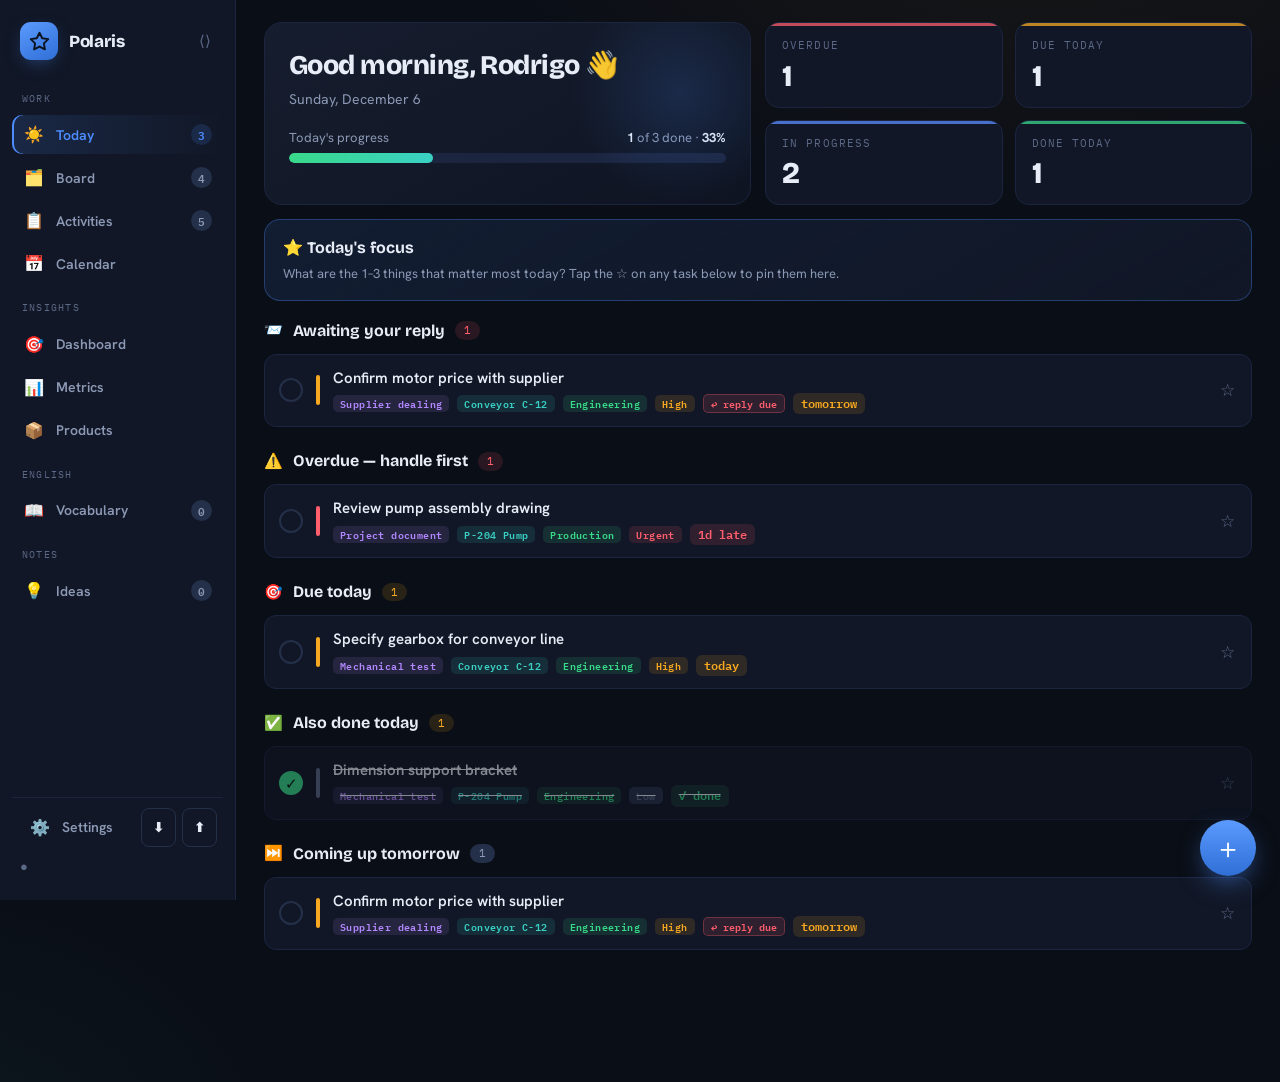
==== index.html @ 0f492133 "Update Polaris" ====
<!DOCTYPE html>
<html lang="pt-BR">
<meta charset="utf-8">
<meta name="viewport" content="width=device-width, initial-scale=1">
<title>Polaris</title>
<link rel="icon" type="image/svg+xml" href="favicon.svg">
<link rel="stylesheet" href="style.css">

<div class="layout">
  <aside class="sidebar" id="sidebar">
    <div class="side-brand">
      <div class="logo"><svg width="21" height="21" viewBox="0 0 24 24" fill="none" stroke="#0b1220" stroke-width="2.2" stroke-linecap="round" stroke-linejoin="round"><polygon points="12,2 15.09,8.26 22,9.27 17,14.14 18.18,21.02 12,17.77 5.82,21.02 7,14.14 2,9.27 8.91,8.26"/></svg></div>
      <div class="bt">Polaris</div>
      <button class="collapse-btn" id="collapseBtn" title="Collapse">⟨⟩</button>
    </div>
    <div class="nav-group-label">Work</div>
    <button class="nav-item on" data-tab="today"><span class="ic">☀️</span><span class="lbl">Today</span><span class="cnt" id="c-today">0</span></button>
    <button class="nav-item" data-tab="board"><span class="ic">🗂️</span><span class="lbl">Board</span><span class="cnt" id="c-board">0</span></button>
    <button class="nav-item" data-tab="table"><span class="ic">📋</span><span class="lbl">Activities</span><span class="cnt" id="c-table">0</span></button>
    <button class="nav-item" data-tab="calendar"><span class="ic">📅</span><span class="lbl">Calendar</span></button>
    <div class="nav-group-label">Insights</div>
    <button class="nav-item" data-tab="dashboard"><span class="ic">🎯</span><span class="lbl">Dashboard</span></button>
    <button class="nav-item" data-tab="metrics"><span class="ic">📊</span><span class="lbl">Metrics</span></button>
    <button class="nav-item" data-tab="products"><span class="ic">📦</span><span class="lbl">Products</span></button>
    <div class="nav-group-label">English</div>
    <button class="nav-item" data-tab="vocab"><span class="ic">📖</span><span class="lbl">Vocabulary</span><span class="cnt" id="c-vocab">0</span></button>
    <div class="nav-group-label">Notes</div>
    <button class="nav-item" data-tab="ideas"><span class="ic">💡</span><span class="lbl">Ideas</span><span class="cnt" id="c-ideas">0</span></button>
    <div class="side-foot">
      <button class="nav-item" data-tab="settings" style="flex:1"><span class="ic">⚙️</span><span class="lbl">Settings</span></button>
      <button class="btn icon ghost sm" id="exportBtn" title="Export backup">⬇︎</button>
      <button class="btn icon ghost sm" id="importBtn" title="Import backup">⬆︎</button>
      <input type="file" id="importFile" accept="application/json" class="hide">
      <span id="syncStatus" style="font-size:13px;color:var(--txt-faint);padding:4px 2px;cursor:default" title="Sync status">●</span>
    </div>
  </aside>
  <div class="drawer-scrim" id="drawerScrim"></div>

  <main class="main">
    <div class="mobile-top"><button class="hamb" id="hamb">☰</button><div class="pt" id="pageTitle">Today</div></div>
    <section id="view-today"></section>
    <section id="view-board" class="hide">
      <div class="sec-head"><div><h2>Board</h2><p>Drag to change status, click a card to open it.</p></div><button class="btn primary" id="boardNew">＋ New Task</button></div>
      <div class="toolbar"><div class="chips" id="boardFilters"></div></div>
      <div class="board" id="board"></div>
    </section>
    <section id="view-calendar" class="hide">
      <div class="sec-head"><div><h2>Calendar</h2><p>Macro view of deadlines. Click any day to adjust or mark a holiday.</p></div></div>
      <div class="cal-top"><button class="btn sm" id="calPrev">‹</button><div class="mlabel" id="calLabel"></div><button class="btn sm" id="calNext">›</button><button class="btn sm ghost" id="calToday">Today</button></div>
      <div class="cal-grid" id="calGrid"></div><div id="dayPanel"></div>
    </section>
    <section id="view-table" class="hide">
      <div class="sec-head"><div><h2>All Activities</h2><p>Your master database. Click any row to open it.</p></div></div>
      <div class="toolbar"><div class="chips" id="filters"></div><input class="search" id="search" placeholder="Search…"></div>
      <div class="tbl-wrap"><table id="tbl"></table></div>
    </section>
    <section id="view-dashboard" class="hide"></section>
    <section id="view-metrics" class="hide">
      <div class="sec-head"><div><h2>Metrics</h2><p>What you ship, what blocks you, and where your effort goes.</p></div></div>
      <div class="toolbar"><div class="chips" id="metricChips"></div></div>
      <div id="metricsBody"></div>
    </section>
    <section id="view-products" class="hide">
      <div class="sec-head"><div><h2>Products</h2><p>Everything grouped by product — with progress and hours.</p></div></div>
      <div class="prod-tools"><input id="projName" placeholder="New product / project name…"><button class="btn sm primary" id="projBlank">＋ Add product</button><button class="btn sm ghost" id="projCreate">＋ From template</button><span style="color:var(--txt-faint);font-size:12px">"From template" creates pre-set activities</span></div>
      <div class="prod-grid" id="prodGrid"></div>
    </section>
    <section id="view-vocab" class="hide">
      <div class="sec-head"><div><h2>Technical Vocabulary</h2><p>Engineering terms mined from your tasks, with Portuguese translations.</p></div>
        <div style="display:flex;gap:8px;flex-wrap:wrap"><button class="btn" id="flashBtn">🃏 Flashcards</button><button class="btn primary" id="mineBtn">⛏️ Mine from tasks</button></div></div>
      <div id="flashArea" class="hide"></div><div class="vocab-grid" id="vocabGrid"></div>
    </section>
    <section id="view-ideas" class="hide">
      <div class="sec-head"><div><h2>Backlog &amp; Ideas</h2><p>Future projects, rough drafts, anything you don't want to forget.</p></div></div>
      <div class="idea-grid" id="ideaGrid"></div>
    </section>
    <section id="view-settings" class="hide">
      <div class="sec-head"><div><h2>Settings</h2><p>Make it yours. These lists feed the dropdowns when you create a task.</p></div></div>
      <div id="settingsBody"></div>
    </section>
  </main>
</div>
<button class="fab" id="fab" title="New task">＋</button>
<div id="modalHost"></div>
<div class="toast" id="toast"></div>
<script src="app.js"></script>
---- style.css ----
@import url('https://fonts.googleapis.com/css2?family=Bricolage+Grotesque:opsz,wght@12..96,500;12..96,700;12..96,800&family=Hanken+Grotesk:wght@400;500;600;700&family=IBM+Plex+Mono:wght@400;500;600&display=swap');
:root{
  --ink:#0a0e16;--panel:#111726;--panel-2:#161d2e;--line:#243049;--line-soft:#1b2540;
  --txt:#e7ecf6;--txt-dim:#8c99b5;--txt-faint:#5b6886;
  --amber:#f6a821;--amber-soft:rgba(246,168,33,.13);--teal:#3ad0c4;--teal-soft:rgba(58,208,196,.12);
  --red:#ff5e6c;--red-soft:rgba(255,94,108,.13);--green:#39d98a;--green-soft:rgba(57,217,138,.12);
  --blue:#5b8cff;--blue-soft:rgba(91,140,255,.13);--violet:#b388ff;--violet-soft:rgba(179,136,255,.12);
  --accent:#4d8dff;--accent-soft:rgba(77,141,255,.15);--accent-2:#2f6fd6;
  --display:'Bricolage Grotesque',sans-serif;--body:'Hanken Grotesk',sans-serif;--mono:'IBM Plex Mono',ui-monospace,monospace;--r:14px;
}
*{box-sizing:border-box;scrollbar-width:thin;scrollbar-color:var(--line) transparent}html,body{margin:0;padding:0}
::-webkit-scrollbar{width:6px;height:6px}
::-webkit-scrollbar-track{background:transparent}
::-webkit-scrollbar-thumb{background:var(--line);border-radius:4px}
::-webkit-scrollbar-thumb:hover{background:#33436a}
body{background:radial-gradient(900px 500px at 80% -8%,rgba(246,168,33,.06),transparent 60%),radial-gradient(700px 600px at -5% 110%,rgba(58,208,196,.05),transparent 55%),var(--ink);color:var(--txt);font-family:var(--body);font-size:15px;line-height:1.5;-webkit-font-smoothing:antialiased}
::selection{background:var(--amber-soft);color:var(--amber)}
button{font-family:inherit;cursor:pointer}input,textarea,select{font-family:inherit}
.mono{font-family:var(--mono)}.hide{display:none!important}

/* LAYOUT */
.layout{display:flex;min-height:100vh}
.sidebar{width:236px;flex:none;background:var(--panel);border-right:1px solid var(--line-soft);padding:16px 12px;position:sticky;top:0;height:100vh;overflow:auto;display:flex;flex-direction:column;gap:4px;transition:width .2s;z-index:50}
.sidebar.collapsed{width:66px}
.side-brand{display:flex;align-items:center;gap:11px;padding:6px 8px 14px}
.logo{width:38px;height:38px;border-radius:11px;flex:none;background:linear-gradient(150deg,#5b9bff,var(--accent-2));display:grid;place-items:center;color:#0b1220;box-shadow:0 6px 20px -8px rgba(77,141,255,.65)}
.side-brand .bt{font-family:var(--display);font-weight:800;font-size:17px;line-height:1;flex:1;letter-spacing:-.02em}
.collapse-btn{border:0;background:transparent;color:var(--txt-faint);font-size:15px;padding:4px}
.sidebar.collapsed .side-brand .bt,.sidebar.collapsed .nav-group-label,.sidebar.collapsed .nav-item .lbl,.sidebar.collapsed .nav-item .cnt,.sidebar.collapsed .side-foot .ftxt{display:none}
.sidebar.collapsed .side-brand{justify-content:center}
.nav-group-label{font-family:var(--mono);font-size:9.5px;letter-spacing:.13em;text-transform:uppercase;color:var(--txt-faint);padding:14px 10px 5px}
.nav-item{display:flex;align-items:center;gap:11px;padding:9px 11px;border-radius:10px;color:var(--txt-dim);font-weight:600;font-size:14px;transition:.14s;width:100%;border:0;background:transparent;text-align:left}
.nav-item .ic{font-size:16px;width:22px;text-align:center;flex:none}
.nav-item .lbl{flex:1;white-space:nowrap}
.nav-item .cnt{font-family:var(--mono);font-size:10.5px;background:var(--line);color:var(--txt-dim);padding:1px 7px;border-radius:20px;min-width:18px;text-align:center}
.nav-item:hover{color:var(--txt);background:var(--panel-2)}
.nav-item.on{background:linear-gradient(90deg,var(--accent-soft),transparent);color:var(--accent);box-shadow:inset 2px 0 0 var(--accent)}
.nav-item.on .cnt{background:var(--accent-soft);color:var(--accent)}
.sidebar.collapsed .nav-item{justify-content:center;padding:9px}
.side-foot{margin-top:auto;display:flex;gap:6px;padding:10px 6px 4px;border-top:1px solid var(--line-soft);flex-wrap:wrap}
.side-foot .ftxt{font-size:11px;color:var(--txt-faint)}
.main{flex:1;min-width:0;padding:22px 28px 110px;position:relative}
.mobile-top{display:none;align-items:center;gap:12px;margin-bottom:16px}
.hamb{border:1px solid var(--line);background:var(--panel-2);color:var(--txt);width:40px;height:40px;border-radius:10px;font-size:18px}
.mobile-top .pt{font-family:var(--display);font-weight:800;font-size:20px}
.drawer-scrim{display:none;position:fixed;inset:0;background:rgba(5,8,14,.6);backdrop-filter:blur(2px);z-index:45}
.drawer-scrim.show{display:block}
.fab{position:fixed;right:24px;bottom:24px;width:56px;height:56px;border-radius:50%;border:0;background:linear-gradient(180deg,#5b9bff,var(--accent-2));color:#fff;font-size:28px;line-height:1;box-shadow:0 10px 28px -8px rgba(77,141,255,.7);z-index:30;display:grid;place-items:center}
.fab:hover{filter:brightness(1.06);transform:translateY(-2px)}

/* SHARED */
.btn{border:1px solid var(--line);background:var(--panel-2);color:var(--txt);padding:9px 15px;border-radius:10px;font-weight:600;font-size:14px;transition:.16s;display:inline-flex;align-items:center;gap:8px}
.btn:hover{border-color:#33436a;transform:translateY(-1px)}
.btn.primary{background:linear-gradient(180deg,#5b9bff,var(--accent-2));border-color:#5b8cff;color:#fff;box-shadow:0 6px 18px -8px rgba(77,141,255,.6)}
.btn.primary:hover{filter:brightness(1.05)}
.btn.ghost{background:transparent}.btn.sm{padding:6px 11px;font-size:13px;border-radius:8px}.btn.danger{color:var(--red);border-color:transparent;background:var(--red-soft)}
.sec-head{display:flex;align-items:center;justify-content:space-between;margin:2px 0 16px;gap:12px;flex-wrap:wrap}
.sec-head h2{font-family:var(--display);font-weight:700;font-size:22px;margin:0;letter-spacing:-.01em}
.sec-head p{margin:3px 0 0;color:var(--txt-dim);font-size:13.5px}
.badge{font-family:var(--mono);font-size:10.5px;letter-spacing:.05em;text-transform:uppercase;padding:2px 8px;border-radius:6px;font-weight:600}
.b-todo{background:var(--line);color:var(--txt-dim)}.b-in_progress{background:var(--blue-soft);color:var(--blue)}.b-blocked{background:var(--red-soft);color:var(--red)}.b-done{background:var(--green-soft);color:var(--green)}
.tag{font-family:var(--mono);font-size:10px;letter-spacing:.04em;color:var(--teal);background:var(--teal-soft);padding:1px 7px;border-radius:5px}
.tag.type{color:var(--violet);background:var(--violet-soft)}
.sec-tag{font-family:var(--mono);font-size:10px;letter-spacing:.04em;color:var(--green);background:var(--green-soft);padding:1px 7px;border-radius:5px}
.prio-tag{font-family:var(--mono);font-size:10px;letter-spacing:.04em;padding:1px 7px;border-radius:5px;font-weight:600}
.prio-tag.prio-urgent{background:var(--red-soft);color:var(--red)}.prio-tag.prio-high{background:var(--amber-soft);color:var(--amber)}.prio-tag.prio-medium{background:var(--blue-soft);color:var(--blue)}.prio-tag.prio-low{background:var(--line);color:var(--txt-faint)}
.sprint-ic{display:inline-flex;align-items:center;justify-content:center;background:var(--blue-soft);border:1px solid rgba(91,140,255,.28);border-radius:5px;padding:0 5px;font-size:11px;line-height:1.6;cursor:default;color:var(--blue)}
.directive-ic{display:inline-flex;align-items:center;justify-content:center;background:var(--blue-soft);border:1px solid rgba(91,140,255,.28);border-radius:5px;padding:0 6px;font-size:11px;line-height:1.6;cursor:default;color:var(--accent);font-weight:800}
.sprint-lbl{display:flex;align-items:center;gap:9px;cursor:pointer;padding:10px 12px;background:var(--panel-2);border:1px solid var(--line-soft);border-radius:10px;font-size:13.5px;width:100%;transition:.12s}
.sprint-lbl:hover{border-color:var(--accent)}
.sprint-lbl input[type=checkbox]{accent-color:var(--accent);width:16px;height:16px;flex:none;cursor:pointer}
.src{font-family:var(--mono);font-size:10px;letter-spacing:.04em;padding:1px 7px;border-radius:5px;font-weight:600;background:var(--line);color:var(--txt-dim)}
.src-Director{background:var(--red-soft);color:var(--red)}.src-Coordinator{background:var(--amber-soft);color:var(--amber)}
.due{font-family:var(--mono);font-size:11.5px;padding:2px 8px;border-radius:6px;background:var(--line);color:var(--txt-dim)}
.due.over{background:var(--red-soft);color:var(--red)}.due.soon{background:var(--amber-soft);color:var(--amber)}
.reply-badge{font-family:var(--mono);font-size:10px;font-weight:600;color:var(--red);background:var(--red-soft);border:1px solid rgba(255,94,108,.3);padding:1px 7px;border-radius:5px}
.prio-bar{width:4px;border-radius:4px;flex:none;background:var(--txt-faint)}
.prio-urgent{background:var(--red)}.prio-high{background:var(--amber)}.prio-medium{background:var(--blue)}.prio-low{background:var(--txt-faint)}

/* TODAY */
.today-hero{background:linear-gradient(150deg,var(--panel-2),#0e1422);border:1px solid var(--line-soft);border-radius:18px;padding:22px 24px;margin-bottom:18px;position:relative;overflow:hidden}
.today-hero::after{content:'';position:absolute;right:-40px;top:-40px;width:220px;height:220px;background:radial-gradient(circle,rgba(77,141,255,.16),transparent 70%)}
.today-hero .greet{font-family:var(--display);font-weight:800;font-size:27px;letter-spacing:-.02em}
.today-hero .datestr{color:var(--txt-dim);margin-top:3px;font-size:14px}
.daybar-wrap{margin-top:18px;max-width:520px}
.daybar-top{display:flex;justify-content:space-between;font-size:13px;color:var(--txt-dim);margin-bottom:6px}.daybar-top b{color:var(--txt)}
.daybar{height:10px;background:var(--line-soft);border-radius:8px;overflow:hidden}.daybar .fill{height:100%;background:linear-gradient(90deg,var(--green),var(--teal));border-radius:8px;transition:width .6s}
.focus-card{background:linear-gradient(150deg,rgba(77,141,255,.12),var(--panel));border:1px solid rgba(77,141,255,.32);border-radius:16px;padding:16px 18px;margin-bottom:18px}
.focus-card .fc-h{font-family:var(--display);font-weight:700;font-size:16px;display:flex;align-items:center;gap:8px;margin-bottom:4px}
.focus-card .hint{color:var(--txt-dim);font-size:13px}
.focus-item{display:flex;align-items:center;gap:10px;padding:8px 0;border-bottom:1px solid var(--line-soft);cursor:pointer}.focus-item:last-child{border-bottom:0}
.focus-item .num{font-family:var(--display);font-weight:800;color:var(--accent);width:20px}.focus-item .ft{flex:1;font-weight:600}.focus-item.done .ft{text-decoration:line-through;color:var(--txt-dim)}
.stats{display:grid;grid-template-columns:repeat(4,1fr);gap:12px;margin-bottom:22px}
.today-top-row{display:grid;grid-template-columns:1fr 1fr;gap:14px;margin-bottom:14px;align-items:stretch}
.today-stats{grid-template-columns:1fr 1fr!important;margin-bottom:0!important;align-self:start}
.stat{background:var(--panel);border:1px solid var(--line-soft);border-radius:var(--r);padding:14px 16px;position:relative;overflow:hidden}
.stat::after{content:'';position:absolute;inset:0 0 auto 0;height:3px;background:var(--accent,var(--amber));opacity:.75}
.stat .k{font-family:var(--mono);font-size:11px;letter-spacing:.1em;text-transform:uppercase;color:var(--txt-faint)}
.stat .v{font-family:var(--display);font-weight:800;font-size:30px;line-height:1.1;margin-top:6px}
.focus-block{margin-bottom:22px}
.focus-block .fb-head{display:flex;align-items:center;gap:10px;margin-bottom:11px}
.focus-block .fb-head h3{font-family:var(--display);font-weight:700;font-size:16px;margin:0}
.focus-block .fb-head .ct{font-family:var(--mono);font-size:11px;padding:1px 9px;border-radius:20px}
.fb-over .ct{background:var(--red-soft);color:var(--red)}.fb-today .ct{background:var(--amber-soft);color:var(--amber)}.fb-next .ct{background:var(--line);color:var(--txt-dim)}.fb-reply .ct{background:var(--red-soft);color:var(--red)}
.frow{display:flex;align-items:center;gap:13px;background:var(--panel);border:1px solid var(--line-soft);border-radius:12px;padding:12px 14px;margin-bottom:8px;transition:.15s;cursor:pointer}
.frow:hover{border-color:var(--line)}.frow.done{opacity:.55}
.chk{width:24px;height:24px;border-radius:50%;border:2px solid var(--line);flex:none;display:grid;place-items:center;color:transparent;transition:.15s}
.frow:hover .chk{border-color:var(--green)}.frow.done .chk{background:var(--green);border-color:var(--green);color:#08160d}
.frow .ftitle{flex:1;min-width:0;font-weight:600}.frow.done .ftitle{text-decoration:line-through}
.frow .fmeta{display:flex;gap:8px;align-items:center;flex-wrap:wrap;margin-top:4px}
.star{border:0;background:transparent;font-size:17px;color:var(--txt-faint);flex:none;padding:2px;transition:.15s}.star.on{color:var(--accent)}.star:hover{transform:scale(1.15)}
.celebrate{text-align:center;padding:40px 20px;background:var(--green-soft);border:1px solid rgba(57,217,138,.25);border-radius:16px;margin-bottom:18px}.celebrate .big{font-family:var(--display);font-size:22px;color:var(--green)}

/* CHIPS */
.chips{display:flex;gap:7px;flex-wrap:wrap}
.chip{border:1px solid var(--line-soft);background:var(--panel);color:var(--txt-dim);padding:7px 13px;border-radius:30px;font-weight:600;font-size:13px;transition:.15s;display:flex;align-items:center;gap:7px}
.chip:hover{color:var(--txt);border-color:var(--line)}.chip.on{background:var(--accent-soft);border-color:rgba(77,141,255,.45);color:var(--accent)}
.chip.on.danger{background:var(--red-soft);border-color:rgba(255,94,108,.4);color:var(--red)}.chip .n{font-family:var(--mono);font-size:11px;opacity:.85}

/* BOARD */
.board{display:grid;grid-template-columns:repeat(4,1fr);gap:13px;align-items:start}
.kcol{background:var(--panel);border:1px solid var(--line-soft);border-radius:var(--r);padding:11px;min-height:160px;transition:.15s}
.kcol.drag-over{border-color:var(--accent);background:var(--accent-soft)}
.kcol-head{display:flex;align-items:center;justify-content:space-between;padding:4px 6px 11px;border-bottom:1px solid var(--line-soft);margin-bottom:11px}
.kcol-head .ktitle{display:flex;align-items:center;gap:9px;font-weight:700;font-size:14px}
.kdot{width:9px;height:9px;border-radius:50%}.kcol-head .kn{font-family:var(--mono);font-size:11px;color:var(--txt-faint)}
.kcol-head .kn.warn{color:var(--red)}
.kcol-head .kadd{border:0;background:transparent;color:var(--txt-faint);font-size:18px;line-height:1;padding:0 4px}.kcol-head .kadd:hover{color:var(--amber)}
.klist{display:flex;flex-direction:column;gap:9px;min-height:40px}
.kcard{background:var(--panel-2);border:1px solid var(--line-soft);border-radius:11px;padding:11px 12px 11px 13px;cursor:grab;border-left:3px solid var(--txt-faint);transition:.12s}
.kcard:hover{border-color:var(--line);transform:translateY(-1px)}.kcard.dragging{opacity:.4}
.kcard.pl-urgent{border-left-color:var(--red)}.kcard.pl-high{border-left-color:var(--amber)}.kcard.pl-medium{border-left-color:var(--blue)}.kcard.pl-low{border-left-color:var(--txt-faint)}
.kcard .kt{font-weight:600;font-size:14px;line-height:1.35}
.kcard .km{display:flex;gap:7px;align-items:center;flex-wrap:wrap;margin-top:9px}
.kmini{height:5px;background:var(--line);border-radius:4px;margin-top:9px;overflow:hidden}.kmini i{display:block;height:100%;background:var(--accent);border-radius:4px}
.kempty{color:var(--txt-faint);font-size:12.5px;text-align:center;padding:14px 6px;border:1px dashed var(--line-soft);border-radius:10px}

/* TABLE */
.toolbar{display:flex;align-items:center;gap:10px;flex-wrap:wrap;margin-bottom:14px}.toolbar .chips{flex:1}
.fdiv{width:1px;align-self:stretch;background:var(--line);margin:2px 5px}
tr.addrow{background:var(--panel-2)}
tr.addrow td{padding:7px 10px}
tr.addrow input,tr.addrow select{width:100%;background:var(--panel);border:1px solid var(--line-soft);border-radius:7px;color:var(--txt);padding:6px 8px;font-size:13px;min-width:70px}
tr.addrow input:focus,tr.addrow select:focus{outline:none;border-color:var(--accent)}
tr.addrow .muted{color:var(--txt-faint);font-family:var(--mono);font-size:11px}
.ar-add{border:0;background:var(--accent);color:#fff;width:26px;height:26px;border-radius:7px;font-size:16px;line-height:1;display:grid;place-items:center}
.ar-add:hover{filter:brightness(1.08)}
td.idcell{font-family:var(--mono);font-size:12px;color:var(--txt-faint)}
.search{background:var(--panel);border:1px solid var(--line-soft);border-radius:10px;padding:8px 13px;color:var(--txt);min-width:160px}.search:focus{outline:none;border-color:var(--line)}
.tbl-wrap{background:var(--panel);border:1px solid var(--line-soft);border-radius:var(--r);overflow:auto}
table{width:100%;border-collapse:collapse;font-size:13.5px;min-width:1060px}
thead th{text-align:left;font-family:var(--mono);font-size:10.5px;letter-spacing:.08em;text-transform:uppercase;color:var(--txt-faint);padding:12px 14px;border-bottom:1px solid var(--line);cursor:pointer;white-space:nowrap;user-select:none}
thead th:hover{color:var(--txt-dim)}.ar{opacity:.6;font-size:9px}
tbody tr{border-bottom:1px solid var(--line-soft);cursor:pointer;transition:.1s}tbody tr:last-child{border-bottom:0}tbody tr:hover{background:var(--panel-2)}tbody td{padding:11px 14px;vertical-align:middle}
td .tt{font-weight:600;display:flex;align-items:center;gap:9px}td.done .tt{text-decoration:line-through;color:var(--txt-dim)}
td .sub{font-size:11px;color:var(--txt-faint);margin-top:2px}
.minibar{width:60px;height:7px;background:var(--line);border-radius:5px;overflow:hidden;display:inline-block;vertical-align:middle;margin-right:7px}.minibar i{display:block;height:100%;background:var(--accent)}
.stat-cell,.prog-cell{display:inline-flex;align-items:center;gap:4px;cursor:pointer;border-radius:6px;padding:2px 5px;transition:.12s;margin:-2px -5px}
.stat-cell:hover,.prog-cell:hover{background:var(--line-soft)}
.empty{text-align:center;padding:50px 20px;color:var(--txt-faint)}.empty .big{font-family:var(--display);font-size:19px;color:var(--txt-dim);margin-bottom:6px}

/* MODAL */
.scrim{position:fixed;inset:0;background:rgba(5,8,14,.74);backdrop-filter:blur(4px);display:grid;place-items:start center;padding:34px 16px;z-index:60;overflow:auto}
.modal{width:100%;max-width:680px;background:var(--panel);border:1px solid var(--line);border-radius:18px;box-shadow:0 30px 80px -20px #000;animation:pop .22s ease}
@keyframes pop{from{opacity:0;transform:translateY(14px) scale(.98)}}
.mhead{display:flex;align-items:center;justify-content:space-between;padding:18px 20px;border-bottom:1px solid var(--line-soft)}
.mhead h3{font-family:var(--display);font-weight:700;margin:0;font-size:18px}
.xclose{border:0;background:var(--panel-2);color:var(--txt-dim);width:30px;height:30px;border-radius:8px;font-size:16px}
.mbody{padding:20px;display:flex;flex-direction:column;gap:14px;max-height:72vh;overflow:auto}
.row2{display:grid;grid-template-columns:1fr 1fr;gap:12px}.row3{display:grid;grid-template-columns:1fr 1fr 1fr;gap:12px}
.field label{display:block;font-family:var(--mono);font-size:11px;letter-spacing:.08em;text-transform:uppercase;color:var(--txt-faint);margin-bottom:6px}
.field input,.field textarea,.field select{width:100%;background:var(--panel-2);border:1px solid var(--line-soft);border-radius:10px;color:var(--txt);padding:10px 12px;font-size:14.5px;color-scheme:dark}
input[type="date"]{color-scheme:dark}
tr.addrow input,tr.addrow select{color-scheme:dark}
.field input:focus,.field textarea:focus,.field select:focus{outline:none;border-color:#34456b;box-shadow:0 0 0 3px rgba(77,141,255,.1)}
.field textarea{resize:vertical;min-height:60px;font-family:inherit}
.prog-row{display:flex;align-items:center;gap:12px}.prog-row input[type=range]{flex:1;accent-color:var(--accent)}
.subhead{font-family:var(--mono);font-size:11px;letter-spacing:.08em;text-transform:uppercase;color:var(--txt-faint);border-top:1px solid var(--line-soft);padding-top:14px;display:flex;align-items:center;gap:8px}
.contact{background:var(--panel-2);border:1px solid var(--line-soft);border-radius:10px;padding:10px 12px;margin-bottom:8px}
.contact .ch{display:flex;align-items:center;gap:8px;justify-content:space-between}.contact .cn{font-weight:600}
.contact .cnote{color:var(--txt-dim);font-size:13px;margin-top:3px;white-space:pre-wrap}
.ball{font-family:var(--mono);font-size:10px;font-weight:600;padding:3px 9px;border-radius:20px;cursor:pointer;border:1px solid transparent;white-space:nowrap}
.ball-them{background:var(--blue-soft);color:var(--blue)}.ball-me{background:var(--red-soft);color:var(--red);border-color:rgba(255,94,108,.4)}.ball-done{background:var(--green-soft);color:var(--green)}
.cdel{border:0;background:transparent;color:var(--txt-faint);font-size:13px}.cdel:hover{color:var(--red)}
.contact-add{display:grid;grid-template-columns:1fr 1.4fr auto;gap:8px;align-items:end}
.contact-add input{background:var(--panel-2);border:1px solid var(--line-soft);border-radius:9px;color:var(--txt);padding:8px 10px;font-size:13.5px;width:100%}
.tutor{border:1px solid var(--teal-soft);background:var(--teal-soft);border-radius:12px;padding:13px 14px;font-size:13.5px}
.tutor .ttl{font-family:var(--mono);font-size:11px;letter-spacing:.08em;text-transform:uppercase;color:var(--teal);display:flex;align-items:center;gap:7px;margin-bottom:8px}
.tutor .fix{color:var(--txt);background:var(--panel-2);border-radius:8px;padding:8px 10px;margin-bottom:8px;border-left:3px solid var(--teal)}
.tutor ul{margin:6px 0 0;padding-left:18px;color:var(--txt-dim)}.tutor li{margin-bottom:5px}.tutor li b{color:var(--txt)}
.tutor.good{border-color:var(--green-soft);background:var(--green-soft)}.tutor.good .ttl{color:var(--green)}
.mfoot{display:flex;justify-content:space-between;align-items:center;gap:10px;padding:16px 20px;border-top:1px solid var(--line-soft)}
.spin{width:14px;height:14px;border:2px solid currentColor;border-right-color:transparent;border-radius:50%;display:inline-block;animation:sp .7s linear infinite}@keyframes sp{to{transform:rotate(360deg)}}

/* VOCAB */
.vocab-grid{display:grid;grid-template-columns:repeat(auto-fill,minmax(240px,1fr));gap:12px}
.vcard{background:var(--panel);border:1px solid var(--line-soft);border-radius:var(--r);padding:14px 15px;transition:.15s}.vcard:hover{border-color:var(--line)}
.vcard .term{font-family:var(--display);font-weight:700;font-size:17px;display:flex;justify-content:space-between;align-items:center;gap:8px}
.vcard .tr{color:var(--amber);font-size:14px;margin-top:2px;font-weight:600}
.vcard .ex{color:var(--txt-dim);font-size:12.5px;margin-top:8px;font-style:italic;border-top:1px solid var(--line-soft);padding-top:8px}
.vstat{font-family:var(--mono);font-size:9.5px;letter-spacing:.06em;text-transform:uppercase;padding:2px 7px;border-radius:5px;cursor:pointer}
.vs-new{background:var(--amber-soft);color:var(--amber)}.vs-learning{background:var(--blue-soft);color:var(--blue)}.vs-known{background:var(--green-soft);color:var(--green)}
.fc-wrap{display:flex;flex-direction:column;align-items:center;gap:18px;padding:10px 0 20px}
.flashcard{width:100%;max-width:440px;height:240px;perspective:1400px;cursor:pointer}
.fc-inner{position:relative;width:100%;height:100%;transition:transform .55s;transform-style:preserve-3d}.flashcard.flip .fc-inner{transform:rotateY(180deg)}
.fc-face{position:absolute;inset:0;backface-visibility:hidden;border-radius:18px;display:grid;place-items:center;text-align:center;padding:26px;border:1px solid var(--line)}
.fc-front{background:linear-gradient(160deg,var(--panel-2),#0e1422)}.fc-front .term{font-family:var(--display);font-weight:800;font-size:30px}
.fc-front .hint{font-family:var(--mono);font-size:11px;color:var(--txt-faint);margin-top:14px;letter-spacing:.08em;text-transform:uppercase}
.fc-back{background:linear-gradient(160deg,#15233a,#101a2e);transform:rotateY(180deg)}.fc-back .tr{font-family:var(--display);font-weight:800;font-size:28px;color:var(--amber)}
.fc-back .ex{color:var(--txt-dim);margin-top:14px;font-style:italic;font-size:14px}
.fc-controls{display:flex;gap:10px}.fc-count{font-family:var(--mono);font-size:12px;color:var(--txt-dim)}

/* WEEK SUMMARY */
.week-summary-panel{background:linear-gradient(150deg,rgba(57,217,138,.07),var(--panel));border:1px solid rgba(57,217,138,.2)}
.ws-head{display:flex;align-items:center;justify-content:space-between;margin-bottom:12px;font-family:var(--display);font-weight:700;font-size:15px}
.ws-count{font-family:var(--mono);font-size:11px;background:var(--green-soft);color:var(--green);padding:2px 10px;border-radius:20px}
.ws-tbl{width:100%;border-collapse:collapse;font-size:13px}
.ws-tbl th{font-family:var(--mono);font-size:10px;letter-spacing:.08em;text-transform:uppercase;color:var(--txt-faint);padding:6px 10px;border-bottom:1px solid var(--line-soft);text-align:left}
.ws-tbl td{padding:8px 10px;border-bottom:1px solid var(--line-soft);vertical-align:middle}
.ws-tbl tr:last-child td{border-bottom:0}
.ws-tbl tr:hover td{background:var(--panel-2)}
.ws-title{font-weight:600;color:var(--txt)}

/* METRICS */
.metric-grid{display:grid;grid-template-columns:repeat(auto-fit,minmax(220px,1fr));gap:14px;margin-bottom:18px}
.mpanel{background:var(--panel);border:1px solid var(--line-soft);border-radius:var(--r);padding:18px}
.mpanel h4{font-family:var(--mono);font-size:11px;letter-spacing:.1em;text-transform:uppercase;color:var(--txt-faint);margin:0 0 14px}
.bigpct{font-family:var(--display);font-weight:800;font-size:46px;line-height:1}
.barchart{display:flex;align-items:flex-end;gap:12px;height:160px;padding-top:10px}
.bc-col{flex:1;display:flex;flex-direction:column;align-items:center;gap:7px;min-width:0}
.bc-bars{display:flex;gap:4px;align-items:flex-end;height:120px;width:100%;justify-content:center}
.bc-bar{width:16px;border-radius:5px 5px 0 0;min-height:3px;transition:height .5s}
.bc-bar.prog{background:linear-gradient(180deg,var(--blue),#3a5bbf)}.bc-bar.done{background:linear-gradient(180deg,var(--green),#1f9e60)}
.bc-lbl{font-family:var(--mono);font-size:10.5px;color:var(--txt-faint)}
.bc-val-row{display:flex;gap:5px;justify-content:center;min-height:15px;margin-bottom:3px}
.bc-v{font-family:var(--mono);font-size:10px;font-weight:600}
.bc-vp{color:var(--blue)}.bc-vc{color:var(--green)}
.legend{display:flex;gap:16px;font-size:12px;color:var(--txt-dim);margin-top:10px}.legend i{display:inline-block;width:10px;height:10px;border-radius:3px;margin-right:6px;vertical-align:middle}
.distro{display:flex;flex-direction:column;gap:10px}.distro .row{display:flex;align-items:center;gap:10px;font-size:13px}
.distro .lab{width:130px;color:var(--txt-dim);flex:none;white-space:nowrap;overflow:hidden;text-overflow:ellipsis}
.distro .track{flex:1;height:9px;background:var(--line-soft);border-radius:6px;overflow:hidden}.distro .fill{height:100%;border-radius:6px}
.distro .num{font-family:var(--mono);font-size:12px;width:28px;text-align:right;color:var(--txt-dim)}

/* INLINE PICKER */
.inline-picker{animation:pop .15s ease}

/* PRODUCT DETAIL */
.prod-detail-stats{display:flex;gap:16px;flex-wrap:wrap;font-size:13px;color:var(--txt-dim);padding:10px 0;border-bottom:1px solid var(--line-soft);margin-bottom:14px}
.prod-detail-stats b{color:var(--txt);font-family:var(--mono)}
.pd-check-item{display:flex;align-items:center;gap:10px;padding:7px 2px;border-bottom:1px solid var(--line-soft)}
.pd-check-item:last-child{border-bottom:0}
.pd-check-item input[type=checkbox]{accent-color:var(--accent);width:16px;height:16px;flex:none;cursor:pointer}
.pd-check-item span{flex:1;font-size:14px}
.pd-check-item span.done{text-decoration:line-through;color:var(--txt-dim)}

/* PRODUCTS */
.prod-tools{display:flex;gap:8px;align-items:center;flex-wrap:wrap;margin-bottom:16px}
.prod-tools input{background:var(--panel);border:1px solid var(--line-soft);border-radius:10px;color:var(--txt);padding:8px 12px;font-size:14px}
.prod-grid{display:grid;grid-template-columns:repeat(auto-fill,minmax(320px,1fr));gap:14px}
.prodcard{background:var(--panel);border:1px solid var(--line-soft);border-radius:var(--r);overflow:hidden}
.prodcard .ph{padding:15px 16px;border-bottom:1px solid var(--line-soft)}
.prodcard .pn{font-family:var(--display);font-weight:700;font-size:18px}
.prodcard .pstats{display:flex;gap:14px;margin-top:8px;font-size:12px;color:var(--txt-dim);flex-wrap:wrap}
.prodcard .pstats b{color:var(--txt);font-family:var(--mono)}
.pprog{height:7px;background:var(--line);border-radius:5px;overflow:hidden;margin-top:11px}.pprog i{display:block;height:100%;background:linear-gradient(90deg,var(--green),var(--teal))}
.prodcard .pl{padding:8px 10px;max-height:230px;overflow:auto}
.pli{display:flex;align-items:center;gap:9px;padding:7px 8px;border-radius:9px;cursor:pointer;font-size:13.5px}.pli:hover{background:var(--panel-2)}
.pli.done{opacity:.55}.pli.done .pt2{text-decoration:line-through}.pli .pt2{flex:1;min-width:0}

/* CALENDAR */
.cal-top{display:flex;align-items:center;gap:10px;margin-bottom:14px}.cal-top .mlabel{font-family:var(--display);font-weight:700;font-size:19px;min-width:170px}
.cal-grid{display:grid;grid-template-columns:repeat(7,1fr);gap:7px}
.cal-dow{font-family:var(--mono);font-size:10.5px;letter-spacing:.08em;text-transform:uppercase;color:var(--txt-faint);text-align:center;padding:4px 0}
.cal-cell{background:var(--panel);border:1px solid var(--line-soft);border-radius:11px;min-height:92px;padding:7px 8px;cursor:pointer;transition:.12s;display:flex;flex-direction:column;gap:4px}
.cal-cell:hover{border-color:var(--line)}.cal-cell.blank{background:transparent;border-color:transparent;cursor:default}
.cal-cell.today{border-color:var(--accent);box-shadow:inset 0 0 0 1px var(--accent)}.cal-cell.sel{border-color:var(--teal);box-shadow:inset 0 0 0 1px var(--teal)}
.cal-cell.noWork{background:repeating-linear-gradient(45deg,var(--panel),var(--panel) 6px,#0d1320 6px,#0d1320 12px)}
.cal-cell.weekend{background:#0d1320}
.cal-d{font-family:var(--mono);font-size:12px;color:var(--txt-dim);display:flex;justify-content:space-between;align-items:center}
.cal-d .hl{font-size:9px;color:var(--violet);text-transform:uppercase;letter-spacing:.04em}
.cal-task{font-size:11px;line-height:1.25;white-space:nowrap;overflow:hidden;text-overflow:ellipsis;padding:1px 5px;border-radius:5px;border-left:3px solid var(--txt-faint)}
.cal-task.pl-urgent{border-left-color:var(--red)}.cal-task.pl-high{border-left-color:var(--amber)}.cal-task.pl-medium{border-left-color:var(--blue)}.cal-task.done{opacity:.5;text-decoration:line-through}
.cal-more{font-size:10px;color:var(--txt-faint)}
.day-panel{background:var(--panel);border:1px solid var(--line-soft);border-radius:var(--r);padding:16px 18px;margin-top:14px}
.day-panel h4{font-family:var(--display);font-weight:700;margin:0 0 10px;font-size:16px}
.daykind{display:flex;gap:8px;margin:10px 0;flex-wrap:wrap}
.daykind .k{border:1px solid var(--line-soft);background:var(--panel-2);color:var(--txt-dim);padding:6px 12px;border-radius:8px;font-size:13px;font-weight:600}
.daykind .k.on{background:var(--accent-soft);border-color:rgba(77,141,255,.45);color:var(--accent)}

/* IDEAS */
.idea-grid{display:grid;grid-template-columns:repeat(auto-fill,minmax(260px,1fr));gap:12px}
.idea{background:linear-gradient(160deg,var(--panel),#0f1726);border:1px solid var(--line-soft);border-radius:var(--r);padding:15px;position:relative}
.idea .it{font-family:var(--display);font-weight:700;font-size:16px;margin-bottom:6px;padding-right:24px}.idea .ib{color:var(--txt-dim);font-size:13.5px;white-space:pre-wrap}
.idea .del{position:absolute;top:11px;right:11px;border:0;background:transparent;color:var(--txt-faint);font-size:15px}.idea .del:hover{color:var(--red)}
.idea.add{display:flex;flex-direction:column;gap:8px;background:transparent;border-style:dashed}
.idea.add input,.idea.add textarea{background:var(--panel-2);border:1px solid var(--line-soft);border-radius:8px;color:var(--txt);padding:8px 10px;font-size:14px;resize:vertical}

/* SETTINGS */
.set-grid{display:grid;grid-template-columns:repeat(auto-fit,minmax(280px,1fr));gap:14px}
.set-panel{background:var(--panel);border:1px solid var(--line-soft);border-radius:var(--r);padding:18px}
.set-panel h4{font-family:var(--display);font-weight:700;margin:0 0 4px;font-size:16px}
.set-panel .sd{color:var(--txt-dim);font-size:12.5px;margin-bottom:12px}
.pills{display:flex;flex-wrap:wrap;gap:7px;margin-bottom:10px}
.pill{display:inline-flex;align-items:center;gap:7px;background:var(--panel-2);border:1px solid var(--line-soft);border-radius:20px;padding:5px 6px 5px 12px;font-size:13px;font-weight:600}
.pill button{border:0;background:transparent;color:var(--txt-faint);font-size:13px;line-height:1}
.pill button:hover{color:var(--red)}
.pill-lbl{cursor:pointer;transition:.12s}
.pill-lbl:hover{color:var(--accent)}
.pmv{border:0;background:transparent;color:var(--txt-faint);font-size:11px;padding:0 2px;line-height:1;cursor:pointer;transition:.12s}
.pmv:hover{color:var(--txt)}
.addline{display:flex;gap:8px}
.addline input{flex:1;background:var(--panel-2);border:1px solid var(--line-soft);border-radius:9px;color:var(--txt);padding:8px 11px;font-size:13.5px}
.addline input:focus{outline:none;border-color:var(--line)}

/* CUSTOM CONFIRM */
.cscrim{position:fixed;inset:0;background:rgba(5,8,14,.75);backdrop-filter:blur(4px);display:grid;place-items:center;z-index:80;animation:fadein .15s ease}
@keyframes fadein{from{opacity:0}}
.cbox{background:var(--panel);border:1px solid var(--line);border-radius:16px;padding:24px 26px;max-width:400px;width:90%;box-shadow:0 30px 80px -20px #000;animation:pop .2s ease}
.cmsg{font-size:15px;line-height:1.55;margin-bottom:20px;color:var(--txt)}
.cbtns{display:flex;justify-content:flex-end;gap:10px}
.csm{padding:8px 18px;font-size:13.5px}

/* ADD ROW TRIGGER */
.addrow-trigger td{padding:10px 8px}
.ar-trigger{border:1px dashed var(--line-soft);background:transparent;color:var(--txt-faint);padding:8px 18px;border-radius:9px;font-size:13px;font-weight:600;width:100%;transition:.15s}
.ar-trigger:hover{color:var(--accent);border-color:var(--accent);background:var(--accent-soft)}
.ar-actions{display:flex;gap:5px}
.ar-cancel{border:0;background:transparent;color:var(--txt-faint);font-size:14px;width:24px;height:26px;border-radius:6px;line-height:1}
.ar-cancel:hover{color:var(--red);background:var(--red-soft)}

/* TOAST */
.toast{position:fixed;bottom:22px;left:50%;transform:translateX(-50%) translateY(20px);background:var(--panel-2);border:1px solid var(--line);color:var(--txt);padding:11px 18px;border-radius:11px;font-size:14px;opacity:0;transition:.25s;z-index:70;box-shadow:0 12px 30px -10px #000}
.toast.show{opacity:1;transform:translateX(-50%) translateY(0)}

@media(max-width:1000px){.board{grid-template-columns:1fr 1fr}}
@media(max-width:820px){
  .sidebar{position:fixed;left:0;top:0;transform:translateX(-100%);box-shadow:0 0 60px -10px #000}
  .sidebar.open{transform:none}.sidebar.collapsed{width:236px}
  .mobile-top{display:flex}.main{padding:16px 16px 110px}
  .stats{grid-template-columns:1fr 1fr}.row2,.row3{grid-template-columns:1fr}.board{grid-template-columns:1fr}.contact-add{grid-template-columns:1fr}.cal-cell{min-height:62px}
}
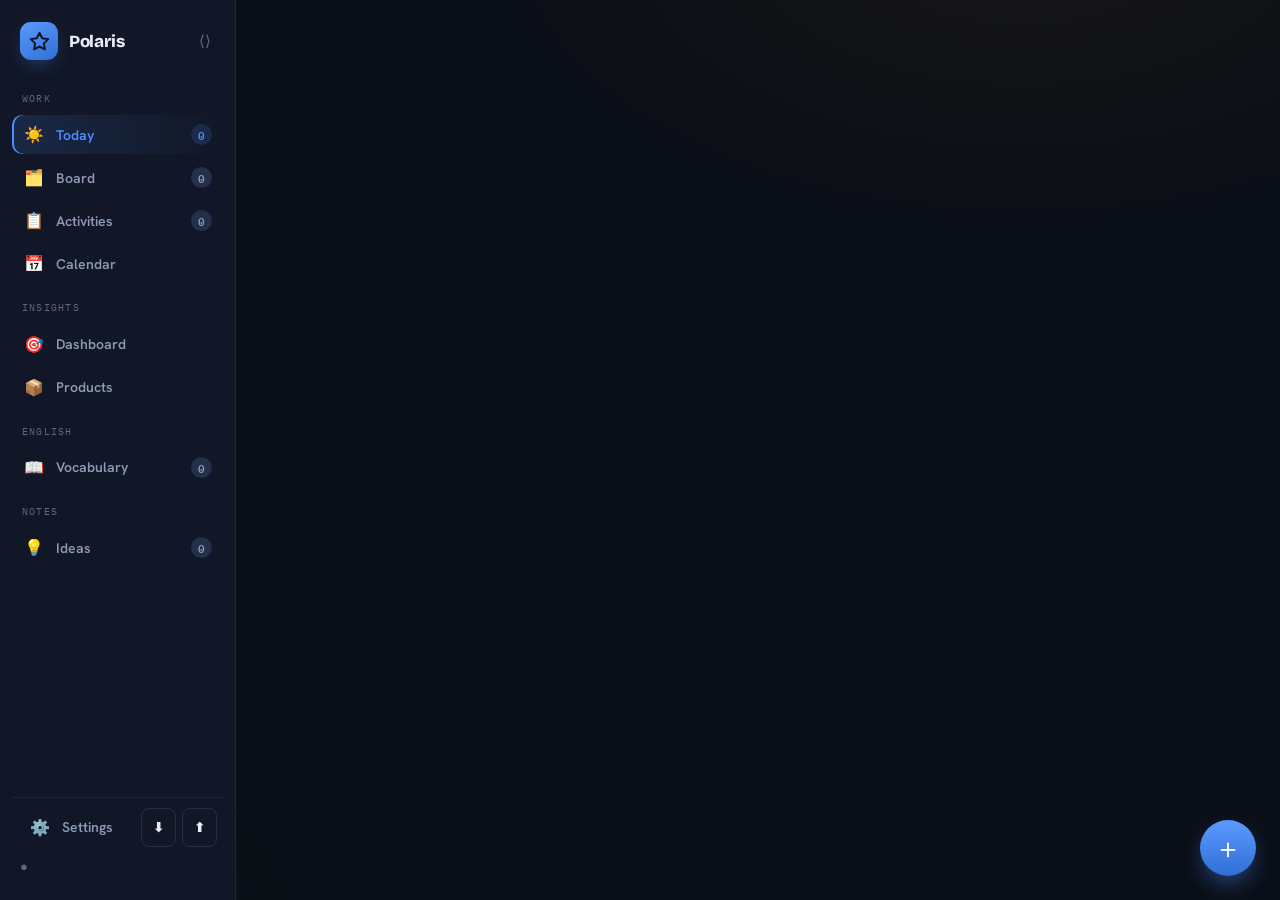
==== commit 53482a8c: "Update Polaris" ====
--- a/index.html
+++ b/index.html
@@ -20,7 +20,6 @@
     <button class="nav-item" data-tab="calendar"><span class="ic">📅</span><span class="lbl">Calendar</span></button>
     <div class="nav-group-label">Insights</div>
     <button class="nav-item" data-tab="dashboard"><span class="ic">🎯</span><span class="lbl">Dashboard</span></button>
-    <button class="nav-item" data-tab="metrics"><span class="ic">📊</span><span class="lbl">Metrics</span></button>
     <button class="nav-item" data-tab="products"><span class="ic">📦</span><span class="lbl">Products</span></button>
     <div class="nav-group-label">English</div>
     <button class="nav-item" data-tab="vocab"><span class="ic">📖</span><span class="lbl">Vocabulary</span><span class="cnt" id="c-vocab">0</span></button>
@@ -55,11 +54,6 @@
       <div class="tbl-wrap"><table id="tbl"></table></div>
     </section>
     <section id="view-dashboard" class="hide"></section>
-    <section id="view-metrics" class="hide">
-      <div class="sec-head"><div><h2>Metrics</h2><p>What you ship, what blocks you, and where your effort goes.</p></div></div>
-      <div class="toolbar"><div class="chips" id="metricChips"></div></div>
-      <div id="metricsBody"></div>
-    </section>
     <section id="view-products" class="hide">
       <div class="sec-head"><div><h2>Products</h2><p>Everything grouped by product — with progress and hours.</p></div></div>
       <div class="prod-tools"><input id="projName" placeholder="New product / project name…"><button class="btn sm primary" id="projBlank">＋ Add product</button><button class="btn sm ghost" id="projCreate">＋ From template</button><span style="color:var(--txt-faint);font-size:12px">"From template" creates pre-set activities</span></div>
--- a/style.css
+++ b/style.css
@@ -332,10 +332,58 @@
 .toast{position:fixed;bottom:22px;left:50%;transform:translateX(-50%) translateY(20px);background:var(--panel-2);border:1px solid var(--line);color:var(--txt);padding:11px 18px;border-radius:11px;font-size:14px;opacity:0;transition:.25s;z-index:70;box-shadow:0 12px 30px -10px #000}
 .toast.show{opacity:1;transform:translateX(-50%) translateY(0)}
 
+/* DASHBOARD */
+.dash-section-label{display:flex;align-items:center;gap:11px;font-family:var(--mono);font-size:10.5px;letter-spacing:.12em;text-transform:uppercase;color:var(--txt-faint);margin:24px 0 12px}
+.dash-section-label::after{content:'';flex:1;height:1px;background:var(--line-soft)}
+.dash-kpi-row{display:grid;grid-template-columns:repeat(4,1fr);gap:14px;margin-bottom:20px}
+.dash-kpi-card{background:var(--panel);border:1px solid var(--line-soft);border-radius:var(--r);padding:18px 16px;display:flex;flex-direction:column;position:relative;overflow:hidden}
+.dash-kpi-card::before{content:'';position:absolute;top:0;left:0;right:0;height:2px;background:linear-gradient(90deg,var(--accent),var(--teal));opacity:.55}
+.dash-kpi-main{align-items:center;text-align:center}
+.dkpi-title{font-family:var(--mono);font-size:10px;letter-spacing:.12em;text-transform:uppercase;color:var(--txt-faint);margin-bottom:10px}
+.dkpi-gauge{margin:4px 0 6px}
+.dkpi-big{font-family:var(--display);font-weight:800;font-size:44px;line-height:1;margin:6px 0 4px}
+.dkpi-sub{font-size:12px;color:var(--txt-dim);margin-top:4px}
+.dkpi-rows{display:flex;flex-direction:column;gap:10px;margin-top:14px}
+.dkpi-row{display:flex;align-items:center;gap:9px;font-size:13px;color:var(--txt-dim)}
+.dkpi-row b{margin-left:auto;font-family:var(--mono);font-size:13px;font-weight:700}
+.dkpi-dot{width:8px;height:8px;border-radius:50%;flex:none}
+.dash-trend-row{display:grid;grid-template-columns:2fr 1fr;gap:14px;margin-bottom:20px;align-items:start}
+.dash-trend-side{display:flex;flex-direction:column;gap:14px}
+.dash-mpanel{background:var(--panel);border:1px solid var(--line-soft);border-radius:var(--r);padding:18px}
+.dash-panel-head{font-family:var(--mono);font-size:10.5px;letter-spacing:.1em;text-transform:uppercase;color:var(--txt-faint);margin-bottom:14px;display:flex;align-items:center;gap:9px;flex-wrap:wrap}
+.dash-period-tag{font-size:10px;background:var(--accent-soft);color:var(--accent);padding:2px 9px;border-radius:10px;text-transform:none;letter-spacing:0;font-weight:600}
+.dash-linechart-wrap{width:100%;overflow:hidden}
+.dash-legend{display:flex;gap:16px;font-size:12px;color:var(--txt-dim);margin-top:10px}
+.dash-legend i{display:inline-block;width:10px;height:10px;border-radius:3px;margin-right:5px;vertical-align:middle}
+.dash-effort-row{display:grid;grid-template-columns:repeat(3,1fr);gap:14px;margin-bottom:20px}
+.donut-wrap{display:flex;align-items:center;gap:18px;flex-wrap:wrap}
+.don-legend{display:flex;flex-direction:column;gap:8px;flex:1;min-width:120px}
+.don-leg-row{display:flex;align-items:center;gap:8px;font-size:12.5px}
+.don-dot{width:10px;height:10px;border-radius:3px;flex:none}
+.don-lbl{flex:1;color:var(--txt-dim);min-width:0;overflow:hidden;text-overflow:ellipsis;white-space:nowrap}
+.don-n{font-family:var(--mono);font-size:11px;color:var(--txt);white-space:nowrap}
+.don-pct{color:var(--txt-faint)}
+.db-chart{display:flex;flex-direction:column;gap:9px}
+.db-row{display:flex;align-items:center;gap:8px;font-size:12.5px}
+.db-lab{width:148px;color:var(--txt-dim);flex:none;white-space:normal;font-size:12px;line-height:1.3}
+.db-track{flex:1;height:8px;background:var(--line-soft);border-radius:6px;overflow:hidden}
+.db-fill{height:100%;border-radius:6px;transition:width .5s}
+.db-num{font-family:var(--mono);font-size:11px;width:24px;text-align:right;color:var(--txt-dim);flex:none}
+.dash-no-data{color:var(--txt-faint);font-size:13px;padding:6px 0}
+.dash-perf-row{display:grid;grid-template-columns:repeat(6,1fr);gap:12px;margin-bottom:24px}
+.dash-perf-card{background:var(--panel);border:1px solid var(--line-soft);border-radius:var(--r);padding:18px 12px;text-align:center;display:flex;flex-direction:column;align-items:center;gap:3px;position:relative;overflow:hidden}
+.dash-perf-card::before{content:'';position:absolute;top:0;left:0;right:0;height:2px;background:linear-gradient(90deg,var(--accent),var(--teal));opacity:.4}
+.dp-icon{width:40px;height:40px;border-radius:11px;background:var(--accent-soft);border:1px solid rgba(77,141,255,.22);display:flex;align-items:center;justify-content:center;font-size:18px;margin-bottom:6px;flex:none}
+.dp-val{font-family:var(--display);font-weight:800;font-size:26px;line-height:1.1;color:var(--txt);margin:2px 0}
+.dash-dp-sm{font-size:15px!important;line-height:1.35}
+.dp-lbl{font-family:var(--mono);font-size:10.5px;letter-spacing:.1em;text-transform:uppercase;color:var(--txt-faint);margin-top:5px;text-align:center;line-height:1.4}
+
+@media(max-width:1200px){.dash-perf-row{grid-template-columns:repeat(3,1fr)}}
 @media(max-width:1000px){.board{grid-template-columns:1fr 1fr}}
 @media(max-width:820px){
   .sidebar{position:fixed;left:0;top:0;transform:translateX(-100%);box-shadow:0 0 60px -10px #000}
   .sidebar.open{transform:none}.sidebar.collapsed{width:236px}
   .mobile-top{display:flex}.main{padding:16px 16px 110px}
   .stats{grid-template-columns:1fr 1fr}.row2,.row3{grid-template-columns:1fr}.board{grid-template-columns:1fr}.contact-add{grid-template-columns:1fr}.cal-cell{min-height:62px}
+  .dash-kpi-row{grid-template-columns:1fr 1fr}.dash-trend-row{grid-template-columns:1fr}.dash-effort-row{grid-template-columns:1fr}.dash-perf-row{grid-template-columns:repeat(2,1fr)}
 }
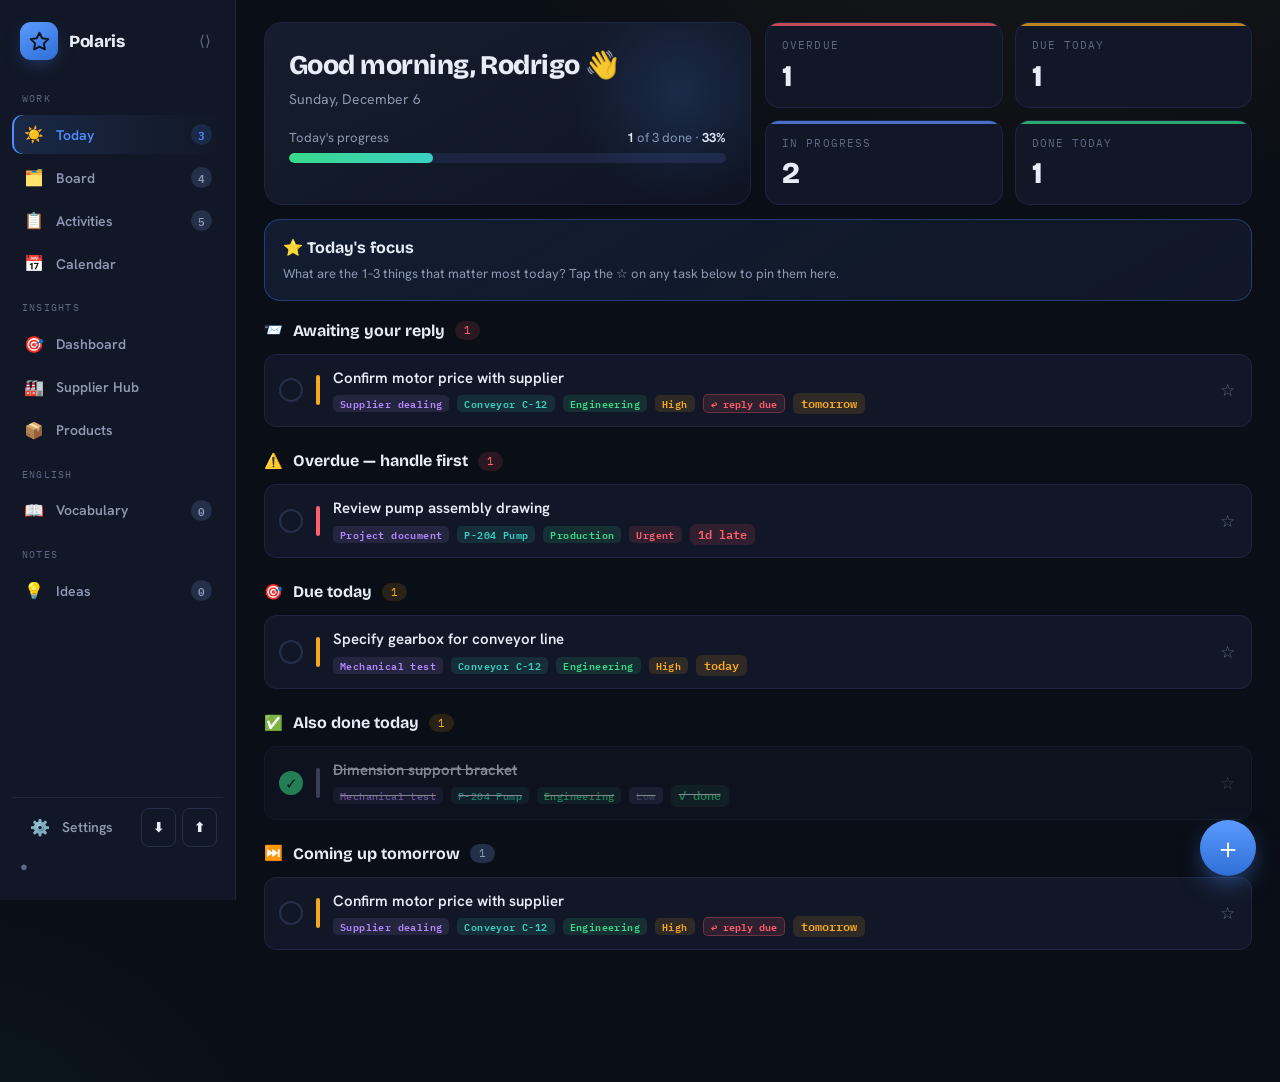
==== commit 4a08a7fd: "Update Polaris" ====
--- a/index.html
+++ b/index.html
@@ -20,6 +20,7 @@
     <button class="nav-item" data-tab="calendar"><span class="ic">📅</span><span class="lbl">Calendar</span></button>
     <div class="nav-group-label">Insights</div>
     <button class="nav-item" data-tab="dashboard"><span class="ic">🎯</span><span class="lbl">Dashboard</span></button>
+    <button class="nav-item" data-tab="supplier"><span class="ic">🏭</span><span class="lbl">Supplier Hub</span></button>
     <button class="nav-item" data-tab="products"><span class="ic">📦</span><span class="lbl">Products</span></button>
     <div class="nav-group-label">English</div>
     <button class="nav-item" data-tab="vocab"><span class="ic">📖</span><span class="lbl">Vocabulary</span><span class="cnt" id="c-vocab">0</span></button>
@@ -54,6 +55,10 @@
       <div class="tbl-wrap"><table id="tbl"></table></div>
     </section>
     <section id="view-dashboard" class="hide"></section>
+    <section id="view-supplier" class="hide">
+      <div class="sec-head"><div><h2>Supplier Hub</h2><p>Track sourcing searches, compare quotations and make data-driven decisions.</p></div><button class="btn primary" id="supNew">＋ New Search</button></div>
+      <div class="sup-grid" id="supGrid"></div>
+    </section>
     <section id="view-products" class="hide">
       <div class="sec-head"><div><h2>Products</h2><p>Everything grouped by product — with progress and hours.</p></div></div>
       <div class="prod-tools"><input id="projName" placeholder="New product / project name…"><button class="btn sm primary" id="projBlank">＋ Add product</button><button class="btn sm ghost" id="projCreate">＋ From template</button><span style="color:var(--txt-faint);font-size:12px">"From template" creates pre-set activities</span></div>
--- a/style.css
+++ b/style.css
@@ -220,26 +220,6 @@
 .ws-tbl tr:last-child td{border-bottom:0}
 .ws-tbl tr:hover td{background:var(--panel-2)}
 .ws-title{font-weight:600;color:var(--txt)}
-
-/* METRICS */
-.metric-grid{display:grid;grid-template-columns:repeat(auto-fit,minmax(220px,1fr));gap:14px;margin-bottom:18px}
-.mpanel{background:var(--panel);border:1px solid var(--line-soft);border-radius:var(--r);padding:18px}
-.mpanel h4{font-family:var(--mono);font-size:11px;letter-spacing:.1em;text-transform:uppercase;color:var(--txt-faint);margin:0 0 14px}
-.bigpct{font-family:var(--display);font-weight:800;font-size:46px;line-height:1}
-.barchart{display:flex;align-items:flex-end;gap:12px;height:160px;padding-top:10px}
-.bc-col{flex:1;display:flex;flex-direction:column;align-items:center;gap:7px;min-width:0}
-.bc-bars{display:flex;gap:4px;align-items:flex-end;height:120px;width:100%;justify-content:center}
-.bc-bar{width:16px;border-radius:5px 5px 0 0;min-height:3px;transition:height .5s}
-.bc-bar.prog{background:linear-gradient(180deg,var(--blue),#3a5bbf)}.bc-bar.done{background:linear-gradient(180deg,var(--green),#1f9e60)}
-.bc-lbl{font-family:var(--mono);font-size:10.5px;color:var(--txt-faint)}
-.bc-val-row{display:flex;gap:5px;justify-content:center;min-height:15px;margin-bottom:3px}
-.bc-v{font-family:var(--mono);font-size:10px;font-weight:600}
-.bc-vp{color:var(--blue)}.bc-vc{color:var(--green)}
-.legend{display:flex;gap:16px;font-size:12px;color:var(--txt-dim);margin-top:10px}.legend i{display:inline-block;width:10px;height:10px;border-radius:3px;margin-right:6px;vertical-align:middle}
-.distro{display:flex;flex-direction:column;gap:10px}.distro .row{display:flex;align-items:center;gap:10px;font-size:13px}
-.distro .lab{width:130px;color:var(--txt-dim);flex:none;white-space:nowrap;overflow:hidden;text-overflow:ellipsis}
-.distro .track{flex:1;height:9px;background:var(--line-soft);border-radius:6px;overflow:hidden}.distro .fill{height:100%;border-radius:6px}
-.distro .num{font-family:var(--mono);font-size:12px;width:28px;text-align:right;color:var(--txt-dim)}
 
 /* INLINE PICKER */
 .inline-picker{animation:pop .15s ease}
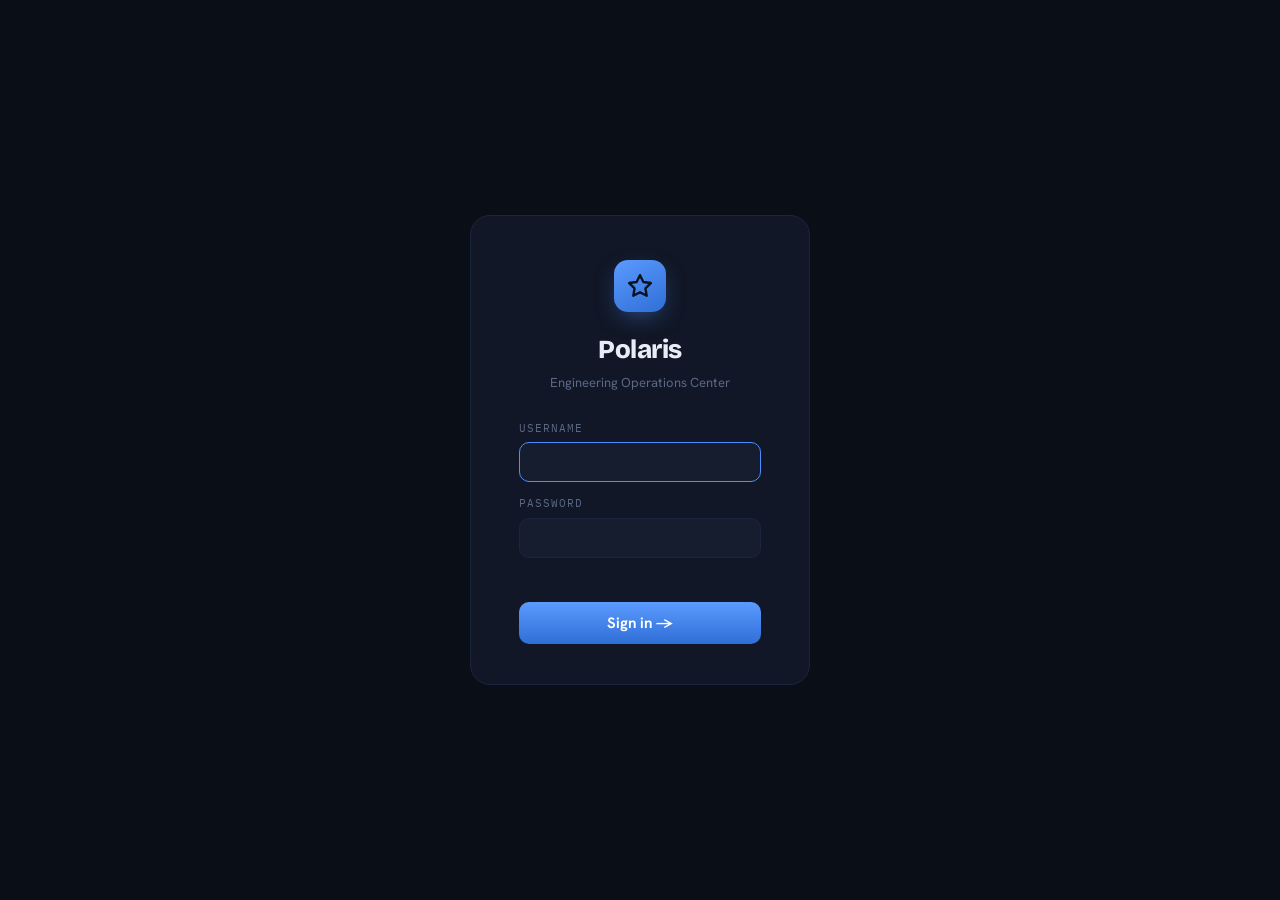
==== commit 9b65fe42: "Update Polaris" ====
--- a/index.html
+++ b/index.html
@@ -28,6 +28,7 @@
     <button class="nav-item" data-tab="ideas"><span class="ic">💡</span><span class="lbl">Ideas</span><span class="cnt" id="c-ideas">0</span></button>
     <div class="side-foot">
       <button class="nav-item" data-tab="settings" style="flex:1"><span class="ic">⚙️</span><span class="lbl">Settings</span></button>
+      <button class="btn icon ghost sm" id="logoutBtn" title="Sign out">⏻</button>
       <button class="btn icon ghost sm" id="exportBtn" title="Export backup">⬇︎</button>
       <button class="btn icon ghost sm" id="importBtn" title="Import backup">⬆︎</button>
       <input type="file" id="importFile" accept="application/json" class="hide">
--- a/style.css
+++ b/style.css
@@ -47,6 +47,22 @@
 .drawer-scrim.show{display:block}
 .fab{position:fixed;right:24px;bottom:24px;width:56px;height:56px;border-radius:50%;border:0;background:linear-gradient(180deg,#5b9bff,var(--accent-2));color:#fff;font-size:28px;line-height:1;box-shadow:0 10px 28px -8px rgba(77,141,255,.7);z-index:30;display:grid;place-items:center}
 .fab:hover{filter:brightness(1.06);transform:translateY(-2px)}
+
+/* ── LOGIN ── */
+.login-wrap{position:fixed;inset:0;z-index:2000;background:var(--ink);display:flex;align-items:center;justify-content:center}
+.login-box{background:var(--panel);border:1px solid var(--line-soft);border-radius:20px;padding:44px 48px 40px;width:340px;display:flex;flex-direction:column;align-items:center}
+.login-logo{width:52px;height:52px;border-radius:14px;background:linear-gradient(150deg,#5b9bff,var(--accent-2));display:grid;place-items:center;margin-bottom:18px;box-shadow:0 8px 24px -8px rgba(77,141,255,.6)}
+.login-title{font-family:var(--display);font-weight:800;font-size:26px;letter-spacing:-.02em;margin-bottom:4px}
+.login-sub{font-size:13px;color:var(--txt-faint);margin-bottom:28px}
+.login-field{width:100%;margin-bottom:14px}
+.login-field label{display:block;font-family:var(--mono);font-size:10.5px;letter-spacing:.09em;text-transform:uppercase;color:var(--txt-faint);margin-bottom:6px}
+.login-field input{width:100%;background:var(--panel-2);border:1px solid var(--line-soft);border-radius:10px;color:var(--txt);padding:10px 14px;font-size:14px;outline:none;transition:.15s}
+.login-field input:focus{border-color:var(--accent)}
+.login-err{color:var(--red);font-size:12.5px;margin-bottom:8px;min-height:18px;text-align:center;width:100%}
+.login-btn{width:100%;padding:11px;border-radius:10px;border:0;background:linear-gradient(180deg,#5b9bff,var(--accent-2));color:#fff;font-size:15px;font-weight:700;font-family:inherit;cursor:pointer;margin-top:4px;transition:.15s}
+.login-btn:hover{filter:brightness(1.08);transform:translateY(-1px)}
+.login-wrap.fade-out{animation:loginFade .35s ease forwards}
+@keyframes loginFade{to{opacity:0;pointer-events:none}}
 
 /* SHARED */
 .btn{border:1px solid var(--line);background:var(--panel-2);color:var(--txt);padding:9px 15px;border-radius:10px;font-weight:600;font-size:14px;transition:.16s;display:inline-flex;align-items:center;gap:8px}
@@ -151,8 +167,9 @@
 table{width:100%;border-collapse:collapse;font-size:13.5px;min-width:1060px}
 thead th{text-align:left;font-family:var(--mono);font-size:10.5px;letter-spacing:.08em;text-transform:uppercase;color:var(--txt-faint);padding:12px 14px;border-bottom:1px solid var(--line);cursor:pointer;white-space:nowrap;user-select:none}
 thead th:hover{color:var(--txt-dim)}.ar{opacity:.6;font-size:9px}
-tbody tr{border-bottom:1px solid var(--line-soft);cursor:pointer;transition:.1s}tbody tr:last-child{border-bottom:0}tbody tr:hover{background:var(--panel-2)}tbody td{padding:11px 14px;vertical-align:middle}
-td .tt{font-weight:600;display:flex;align-items:center;gap:9px}td.done .tt{text-decoration:line-through;color:var(--txt-dim)}
+tbody tr{border-bottom:1px solid var(--line-soft);cursor:pointer;transition:.1s}tbody tr:last-child{border-bottom:0}tbody tr:hover{background:var(--panel-2)}tbody td{padding:11px 14px;vertical-align:middle;white-space:nowrap;height:58px}
+td.tdtask{white-space:normal}
+td .tt{font-weight:600;display:flex;align-items:center;gap:9px}td.done .tt{text-decoration:line-through;color:var(--txt-dim)}.ttxt{flex:1;min-width:0}
 td .sub{font-size:11px;color:var(--txt-faint);margin-top:2px}
 .minibar{width:60px;height:7px;background:var(--line);border-radius:5px;overflow:hidden;display:inline-block;vertical-align:middle;margin-right:7px}.minibar i{display:block;height:100%;background:var(--accent)}
 .stat-cell,.prog-cell{display:inline-flex;align-items:center;gap:4px;cursor:pointer;border-radius:6px;padding:2px 5px;transition:.12s;margin:-2px -5px}
@@ -246,6 +263,15 @@
 .prodcard .pl{padding:8px 10px;max-height:230px;overflow:auto}
 .pli{display:flex;align-items:center;gap:9px;padding:7px 8px;border-radius:9px;cursor:pointer;font-size:13.5px}.pli:hover{background:var(--panel-2)}
 .pli.done{opacity:.55}.pli.done .pt2{text-decoration:line-through}.pli .pt2{flex:1;min-width:0}
+.prodcard.pp-urgent{border-left:3px solid var(--red)}.prodcard.pp-high{border-left:3px solid var(--amber)}.prodcard.pp-medium{border-left:3px solid var(--blue)}.prodcard.pp-low{border-left:3px solid var(--txt-faint)}
+.prod-ph-row{display:flex;align-items:flex-start;gap:7px}
+.prod-drag{color:var(--txt-faint);cursor:grab;font-size:17px;padding:1px 3px;flex:none;line-height:1.6;user-select:none}.prod-drag:active{cursor:grabbing}
+.prod-edit-btn{border:0;background:transparent;color:var(--txt-faint);font-size:12px;padding:3px 6px;border-radius:6px;cursor:pointer;margin-left:auto;flex:none;line-height:1}.prod-edit-btn:hover{color:var(--txt);background:var(--line)}
+.prod-badges{display:flex;gap:6px;flex-wrap:wrap;margin:6px 0 2px}
+.prod-area-badge{font-size:10px;font-family:var(--mono);letter-spacing:.05em;padding:2px 8px;border-radius:20px;background:var(--teal-soft);color:var(--teal)}
+.prod-risk{font-size:10px;font-family:var(--mono);padding:2px 8px;border-radius:20px}
+.prod-risk-I{background:var(--green-soft);color:var(--green)}.prod-risk-II{background:var(--amber-soft);color:var(--amber)}.prod-risk-III{background:rgba(255,140,0,.15);color:#ff8c00}.prod-risk-IV{background:var(--red-soft);color:var(--red)}
+.prodcard.drag-over{border-color:var(--blue);background:var(--panel-2)}
 
 /* CALENDAR */
 .cal-top{display:flex;align-items:center;gap:10px;margin-bottom:14px}.cal-top .mlabel{font-family:var(--display);font-weight:700;font-size:19px;min-width:170px}
@@ -311,6 +337,53 @@
 /* TOAST */
 .toast{position:fixed;bottom:22px;left:50%;transform:translateX(-50%) translateY(20px);background:var(--panel-2);border:1px solid var(--line);color:var(--txt);padding:11px 18px;border-radius:11px;font-size:14px;opacity:0;transition:.25s;z-index:70;box-shadow:0 12px 30px -10px #000}
 .toast.show{opacity:1;transform:translateX(-50%) translateY(0)}
+
+/* SUPPLIER HUB */
+.sup-grid{display:grid;grid-template-columns:repeat(auto-fill,minmax(300px,1fr));gap:14px}
+.supcard{background:var(--panel);border:1px solid var(--line-soft);border-radius:var(--r);padding:16px;cursor:pointer;transition:.15s}
+.supcard:hover{border-color:var(--line);transform:translateY(-1px)}
+.sup-head{display:flex;align-items:flex-start;justify-content:space-between;gap:10px;margin-bottom:12px}
+.sup-name{font-family:var(--display);font-weight:700;font-size:17px}
+.sup-meta{display:flex;flex-direction:column;gap:6px;margin-bottom:12px}
+.sup-mrow{display:flex;align-items:center;gap:8px;font-size:13px}
+.sup-mlbl{color:var(--txt-faint);font-family:var(--mono);font-size:10px;letter-spacing:.06em;text-transform:uppercase;min-width:56px;flex:none}
+.sup-stats{display:flex;gap:16px;border-top:1px solid var(--line-soft);padding-top:12px}
+.sup-stat{display:flex;flex-direction:column;gap:2px}
+.sup-stat b{font-family:var(--mono);font-size:15px;color:var(--txt)}
+.sup-stat span{font-size:11px;color:var(--txt-faint)}
+/* Supplier Hub Modal */
+.sh-modal{max-width:900px!important}
+.sh-kpi{display:flex;border-bottom:1px solid var(--line-soft);background:var(--panel-2)}
+.shk{flex:1;text-align:center;padding:12px 8px;border-right:1px solid var(--line-soft)}
+.shk:last-child{border-right:0}
+.shk-v{font-family:var(--display);font-weight:800;font-size:18px;color:var(--txt)}
+.shk-l{font-family:var(--mono);font-size:9.5px;letter-spacing:.08em;text-transform:uppercase;color:var(--txt-faint);margin-top:2px}
+.sh-tabs{display:flex;border-bottom:1px solid var(--line-soft);background:var(--panel-2)}
+.sh-tab{border:0;background:transparent;color:var(--txt-dim);padding:11px 18px;font-size:13.5px;font-weight:600;font-family:inherit;border-bottom:2px solid transparent;transition:.15s;cursor:pointer}
+.sh-tab:hover{color:var(--txt)}.sh-tab.on{color:var(--accent);border-bottom-color:var(--accent)}
+.sh-mbody{max-height:60vh;overflow:auto}
+.sh-tbl{width:100%;border-collapse:collapse;font-size:13px;min-width:580px}
+.sh-tbl th{font-family:var(--mono);font-size:10px;letter-spacing:.08em;text-transform:uppercase;color:var(--txt-faint);padding:8px 12px;border-bottom:1px solid var(--line);text-align:left;white-space:nowrap}
+.sh-tbl td{padding:10px 12px;border-bottom:1px solid var(--line-soft);vertical-align:middle}
+.sh-tbl tr:last-child td{border-bottom:0}.sh-tbl tr:hover td{background:var(--panel-2)}
+.sh-mono{font-family:var(--mono);font-size:12px}.sh-dim{color:var(--txt-dim)}
+.sh-st-not_contacted{background:var(--line);color:var(--txt-faint)}
+.sh-st-email_sent{background:var(--blue-soft);color:var(--blue)}
+.sh-st-awaiting_reply{background:var(--amber-soft);color:var(--amber)}
+.sh-st-quotation_received{background:var(--teal-soft);color:var(--teal)}
+.sh-st-sample_requested{background:var(--violet-soft);color:var(--violet)}
+.sh-st-sample_received{background:rgba(57,217,138,.18);color:var(--green)}
+.sh-st-approved{background:var(--green-soft);color:var(--green)}
+.sh-st-rejected{background:var(--red-soft);color:var(--red)}
+.sh-rec-grid{display:grid;grid-template-columns:repeat(auto-fill,minmax(170px,1fr));gap:12px;margin-bottom:6px}
+.sh-rec{background:var(--panel-2);border:1px solid var(--line-soft);border-radius:var(--r);padding:14px;text-align:center}
+.sh-rec-best{border-color:rgba(57,217,138,.4);background:linear-gradient(160deg,rgba(57,217,138,.1),var(--panel-2))}
+.sh-rl{font-family:var(--mono);font-size:9.5px;letter-spacing:.08em;text-transform:uppercase;color:var(--txt-faint);margin-bottom:6px}
+.sh-rv{font-family:var(--display);font-weight:700;font-size:15px;color:var(--txt)}
+.sh-rs{font-family:var(--mono);font-size:11px;color:var(--txt-dim);margin-top:3px}
+.sh-summary{background:var(--panel-2);border:1px solid var(--line-soft);border-radius:var(--r);padding:16px;margin-top:18px}
+.sh-sum-head{font-family:var(--mono);font-size:10.5px;letter-spacing:.1em;text-transform:uppercase;color:var(--txt-faint);margin-bottom:10px}
+.sh-sum-body{font-size:13.5px;color:var(--txt-dim);line-height:1.75}
 
 /* DASHBOARD */
 .dash-section-label{display:flex;align-items:center;gap:11px;font-family:var(--mono);font-size:10.5px;letter-spacing:.12em;text-transform:uppercase;color:var(--txt-faint);margin:24px 0 12px}
